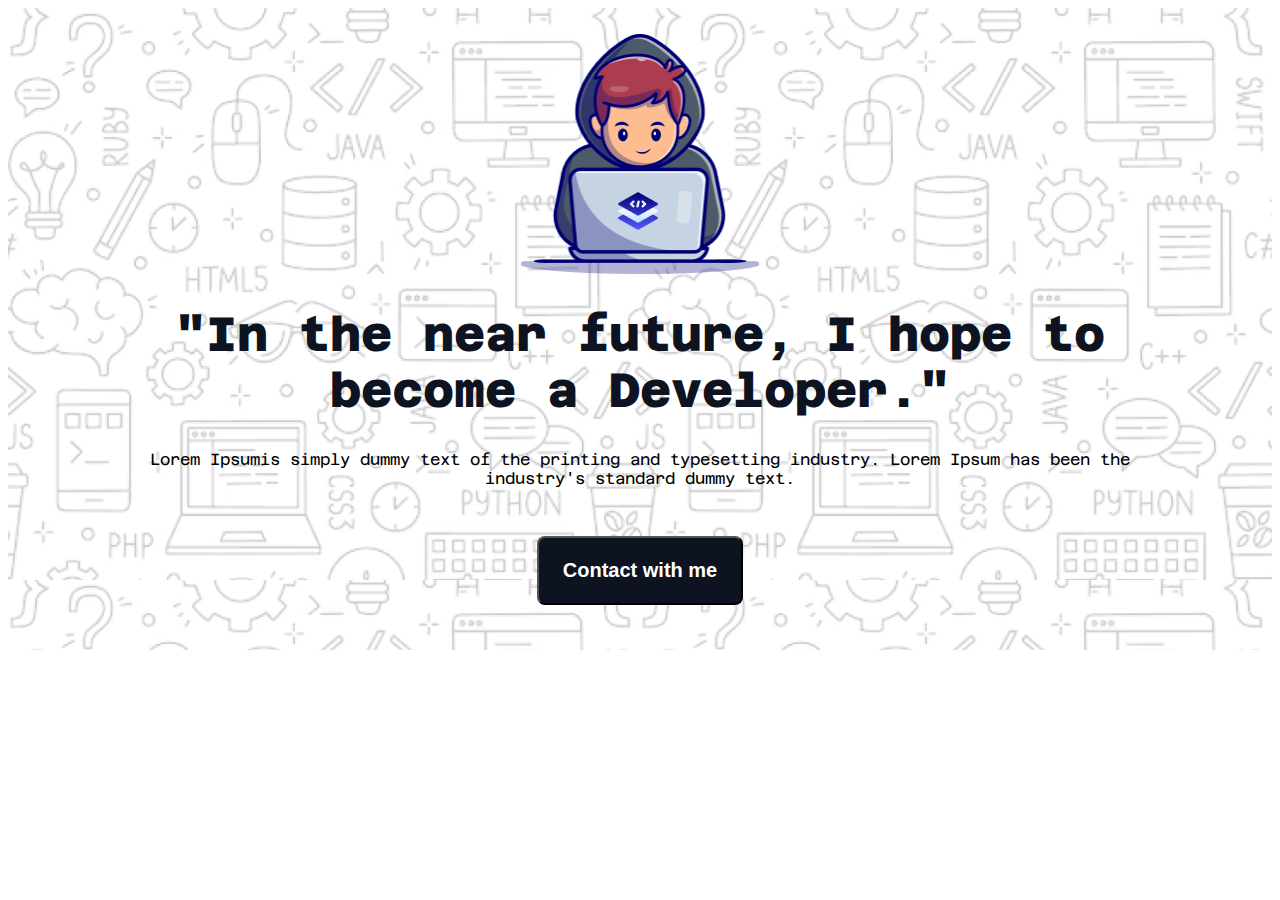
==== index.html @ a36025ca "added files and completed hero part" ====
<!DOCTYPE html>
<html lang="en">

<head>
    <meta charset="UTF-8">
    <meta name="viewport" content="width=device-width, initial-scale=1.0">
    <title>Web Developer Portfolio</title>
    <link rel="preconnect" href="https://fonts.googleapis.com">
    <link rel="preconnect" href="https://fonts.gstatic.com" crossorigin>
    <link href="https://fonts.googleapis.com/css2?family=Azeret+Mono:ital,wght@0,100..900;1,100..900&display=swap"
        rel="stylesheet">
    <link rel="stylesheet" href="styles/portfolio.css">
</head>

<body class="azeret-mono-normal">
    <header class="bg-pic">
        <div class="banner text-center">
            <img class="banner-pic" src="assets/Group.png" alt="">
            <div class="banner-content ">
                <h1 class="banner-title text-center dark-1">"In the near future, I hope to become a Developer."</h1>
                <p class="banner-description text-center">
                    Lorem Ipsumis simply dummy text of the printing and typesetting industry. Lorem Ipsum has been the industry's standard dummy text.
                </p>
                <button class="btn-contact">Contact with me</button>
            </div>
        </div>
    </header>
    <main>

    </main>
    <footer>

    </footer>
</body>

</html>
---- styles/portfolio.css ----
.azeret-mono-normal {
  font-family: "Azeret Mono", monospace;
  font-optical-sizing: auto;
  font-style: normal;
}

/* shared styles */
.dark-1{
    color: #0D1321;
}

.text-center{
    text-align: center;
}


/* banner styles */
.bg-pic{
    background-image: url('../assets/Hero-bg.png');
    background-size: contain;
}
.banner{
    display: flex;
    flex-direction: column;
    align-items: center;
}

.banner-pic{
    width: 240px;
    height: 240px;
    margin-top: 26px;
}

.banner-content{
    max-width: 998px;
}

.banner-title{
    font-size: 48px;
    font-weight: 800;
}

.banner-description{
    font-size: 16px;
    font-weight: 400;
}

.btn-contact{
    background-color: #0D1321;
    color: #FFFFFF;
    font-size: 20px;
    font-weight: 600;
    padding: 21px 24px;
    border-radius: 8px;
    margin-top: 32px;
    margin-bottom: 45px;
}
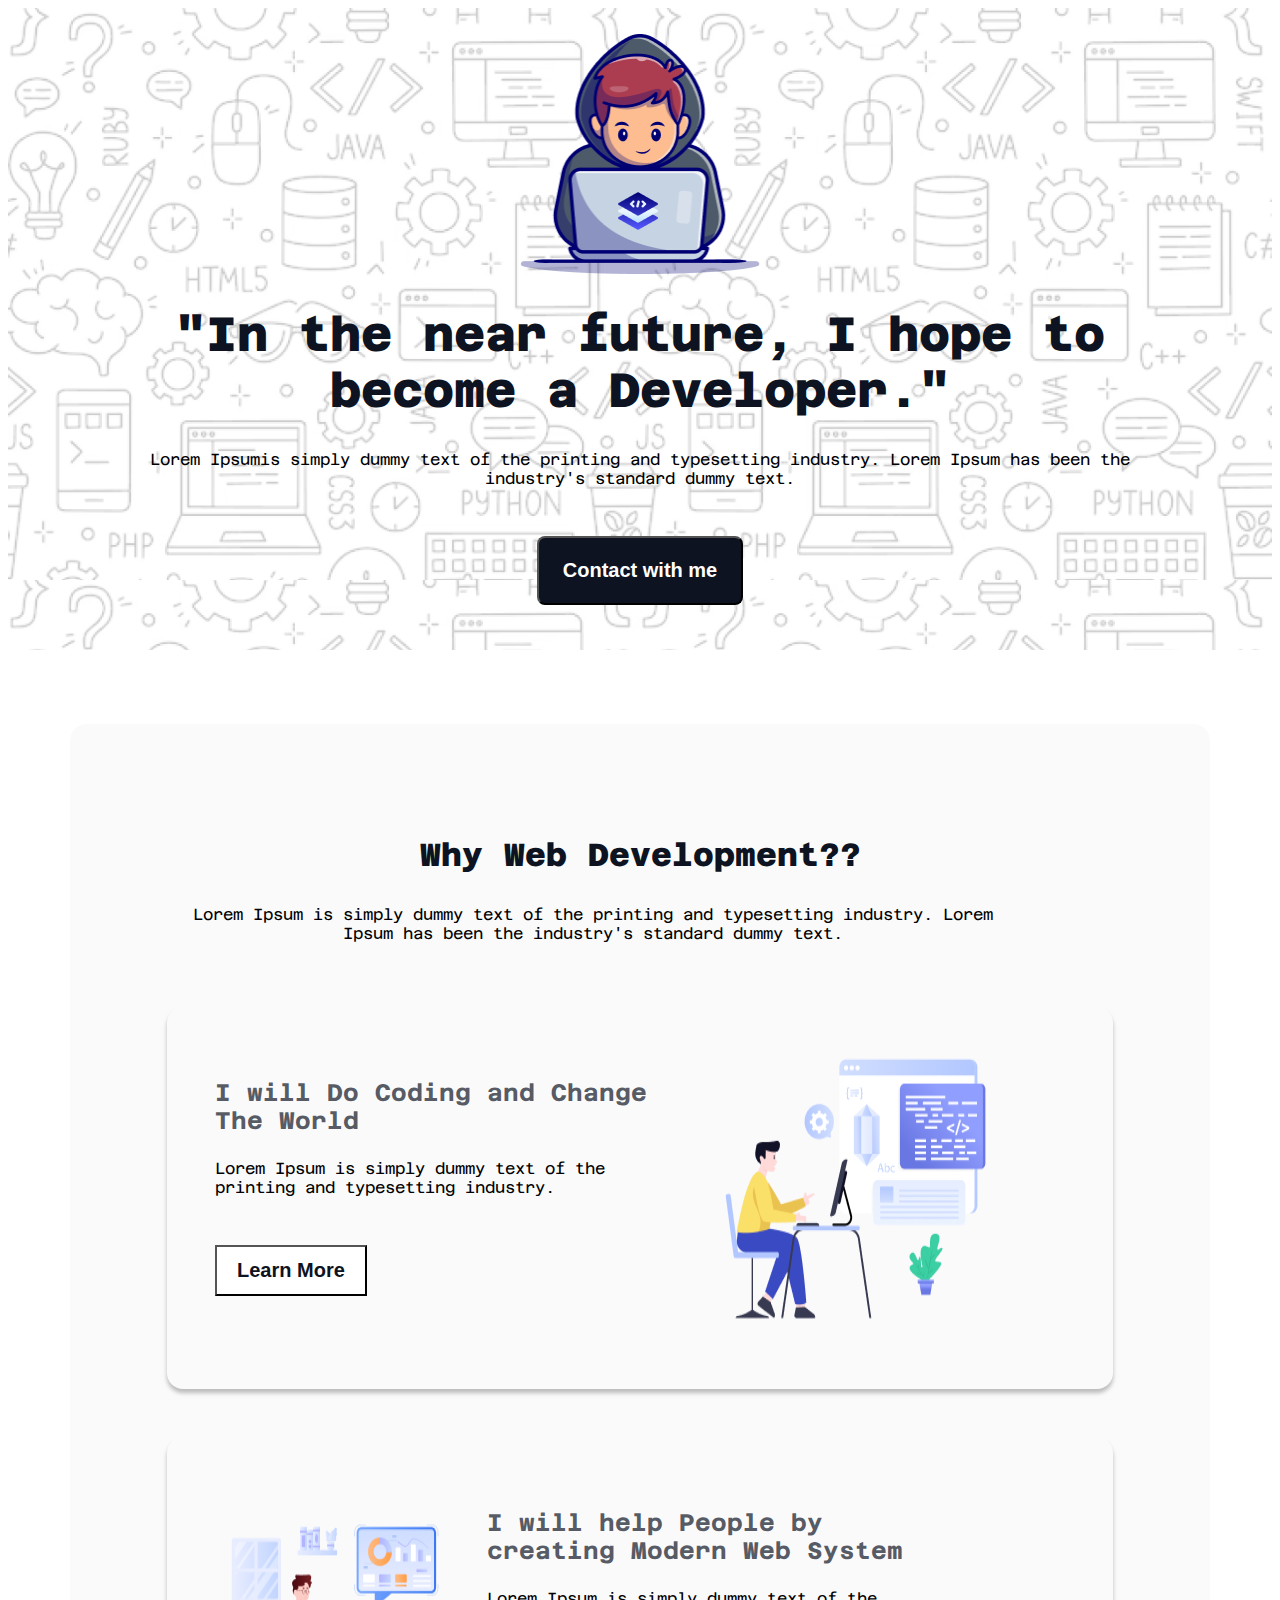
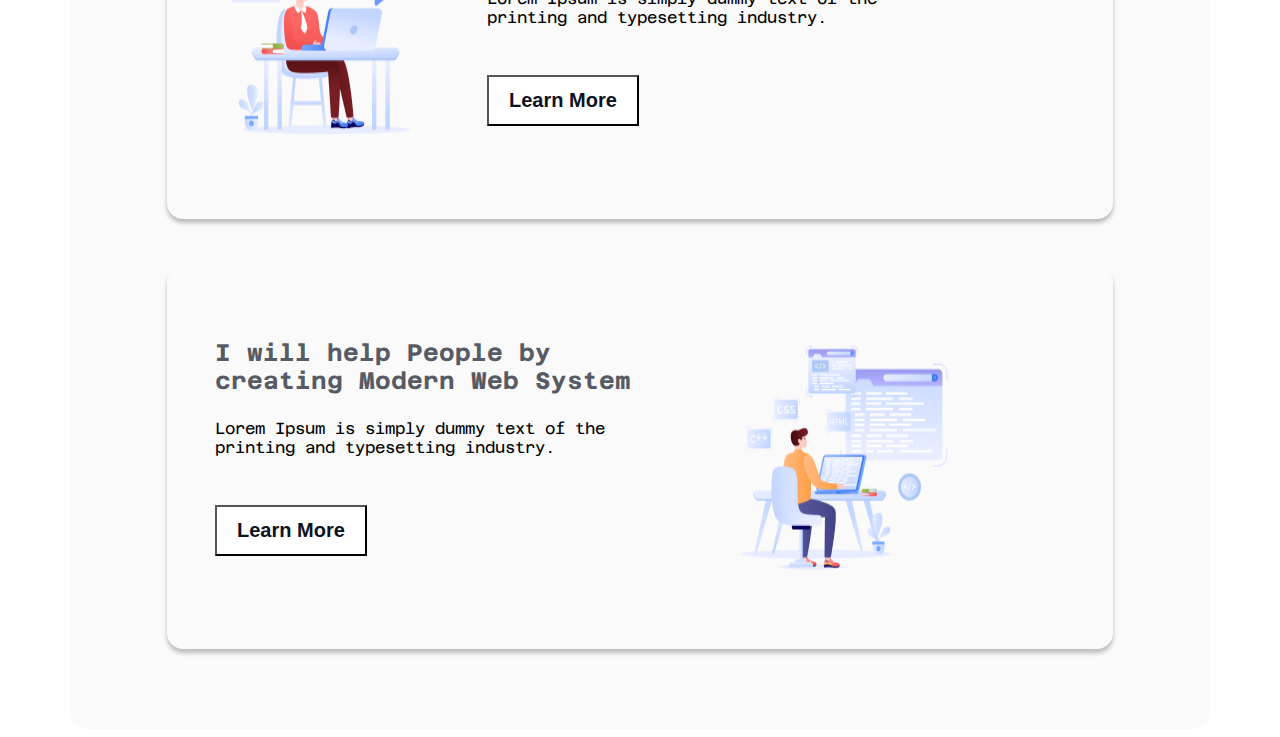
==== commit e9a921e6: "added section why-web-dev" ====
--- a/index.html
+++ b/index.html
@@ -19,14 +19,53 @@
             <div class="banner-content ">
                 <h1 class="banner-title text-center dark-1">"In the near future, I hope to become a Developer."</h1>
                 <p class="banner-description text-center">
-                    Lorem Ipsumis simply dummy text of the printing and typesetting industry. Lorem Ipsum has been the industry's standard dummy text.
+                    Lorem Ipsumis simply dummy text of the printing and typesetting industry. Lorem Ipsum has been the
+                    industry's standard dummy text.
                 </p>
                 <button class="btn-contact">Contact with me</button>
             </div>
         </div>
     </header>
     <main>
-
+        <section class="why-web-dev">
+            <h3 class="section-title">Why Web Development??</h3>
+            <p class="section-description">
+                Lorem Ipsum is simply dummy text of the printing and typesetting industry. Lorem Ipsum has been the
+                industry's standard dummy text.
+            </p>
+            <div class="section-container">
+                <div class="section-contents">
+                    <div class="content">
+                        <h3 class="content-title">I will Do Coding and Change The World</h3>
+                        <p class="content-description">
+                            Lorem Ipsum is simply dummy text of the printing and typesetting industry.
+                        </p>
+                        <button class="btn-primary">Learn More</button>
+                    </div>
+                    <img src="assets/Layer_1.png" alt="">
+                </div>
+                <div class="section-contents">
+                    <img src="assets/Group 3.png" alt="">
+                    <div class="content">
+                        <h3 class="content-title">I will help People by creating Modern Web System</h3>
+                        <p class="content-description">
+                            Lorem Ipsum is simply dummy text of the printing and typesetting industry.
+                        </p>
+                        <button class="btn-primary">Learn More</button>
+                    </div>
+                </div>
+                <div class="section-contents">
+                    <div class="content">
+                        <h3 class="content-title">I will help People by creating Modern Web System</h3>
+                        <p class="content-description">
+                            Lorem Ipsum is simply dummy text of the printing and typesetting industry.
+                        </p>
+                        <button class="btn-primary">Learn More</button>
+                    </div>
+                    <img src="assets/Group 4.png" alt="">
+                </div>
+            </div>
+        </section>
     </main>
     <footer>
 
--- a/styles/portfolio.css
+++ b/styles/portfolio.css
@@ -15,7 +15,28 @@
     text-align: center;
 }
 
+.section-title{
+    color: #0D1321;
+    font-size: 32px;
+    font-weight: 800;
+}
 
+.section-description{
+    font-size: 16px;
+    font-weight: 400;
+    max-width: 852px;
+    margin-top: 0px;
+}
+
+.btn-primary{
+    background-color: #FFFFFF;
+    color: #0D1321;
+    font-size: 20px;
+    font-weight: 600;
+    padding: 12px 20px;
+    margin-top: 32px;
+    margin-bottom: 45px;
+}
 /* banner styles */
 .bg-pic{
     background-image: url('../assets/Hero-bg.png');
@@ -56,4 +77,47 @@
     border-radius: 8px;
     margin-top: 32px;
     margin-bottom: 45px;
-}+}
+
+/* main styles */
+main{
+    width: 1140px;
+    margin: 0 auto;
+}
+
+/* section styles */
+.why-web-dev{
+    background-color: rgba(13, 19, 33, 0.02);
+    display: flex;
+    flex-direction: column;
+    border-radius: 16px;
+    padding: 80px 97px;
+    text-align: center;
+    margin-top: 74px;
+}
+
+.section-contents{
+    display: flex;
+    gap: 32px;
+    padding: 48px;
+    box-shadow: 0px 4px 4px 0px rgba(0, 0, 0, 0.25);
+    border-radius: 16px;
+    margin-top: 48px;
+}
+
+.content-title{
+    font-size: 24px;
+    font-weight: bold;
+    color: rgba(13, 19, 33, 0.7);
+}
+
+.content-description{
+    font-size: 16px;
+    font-weight: 400;
+}
+
+.content{
+    text-align: left;
+    max-width: 477px;
+}
+
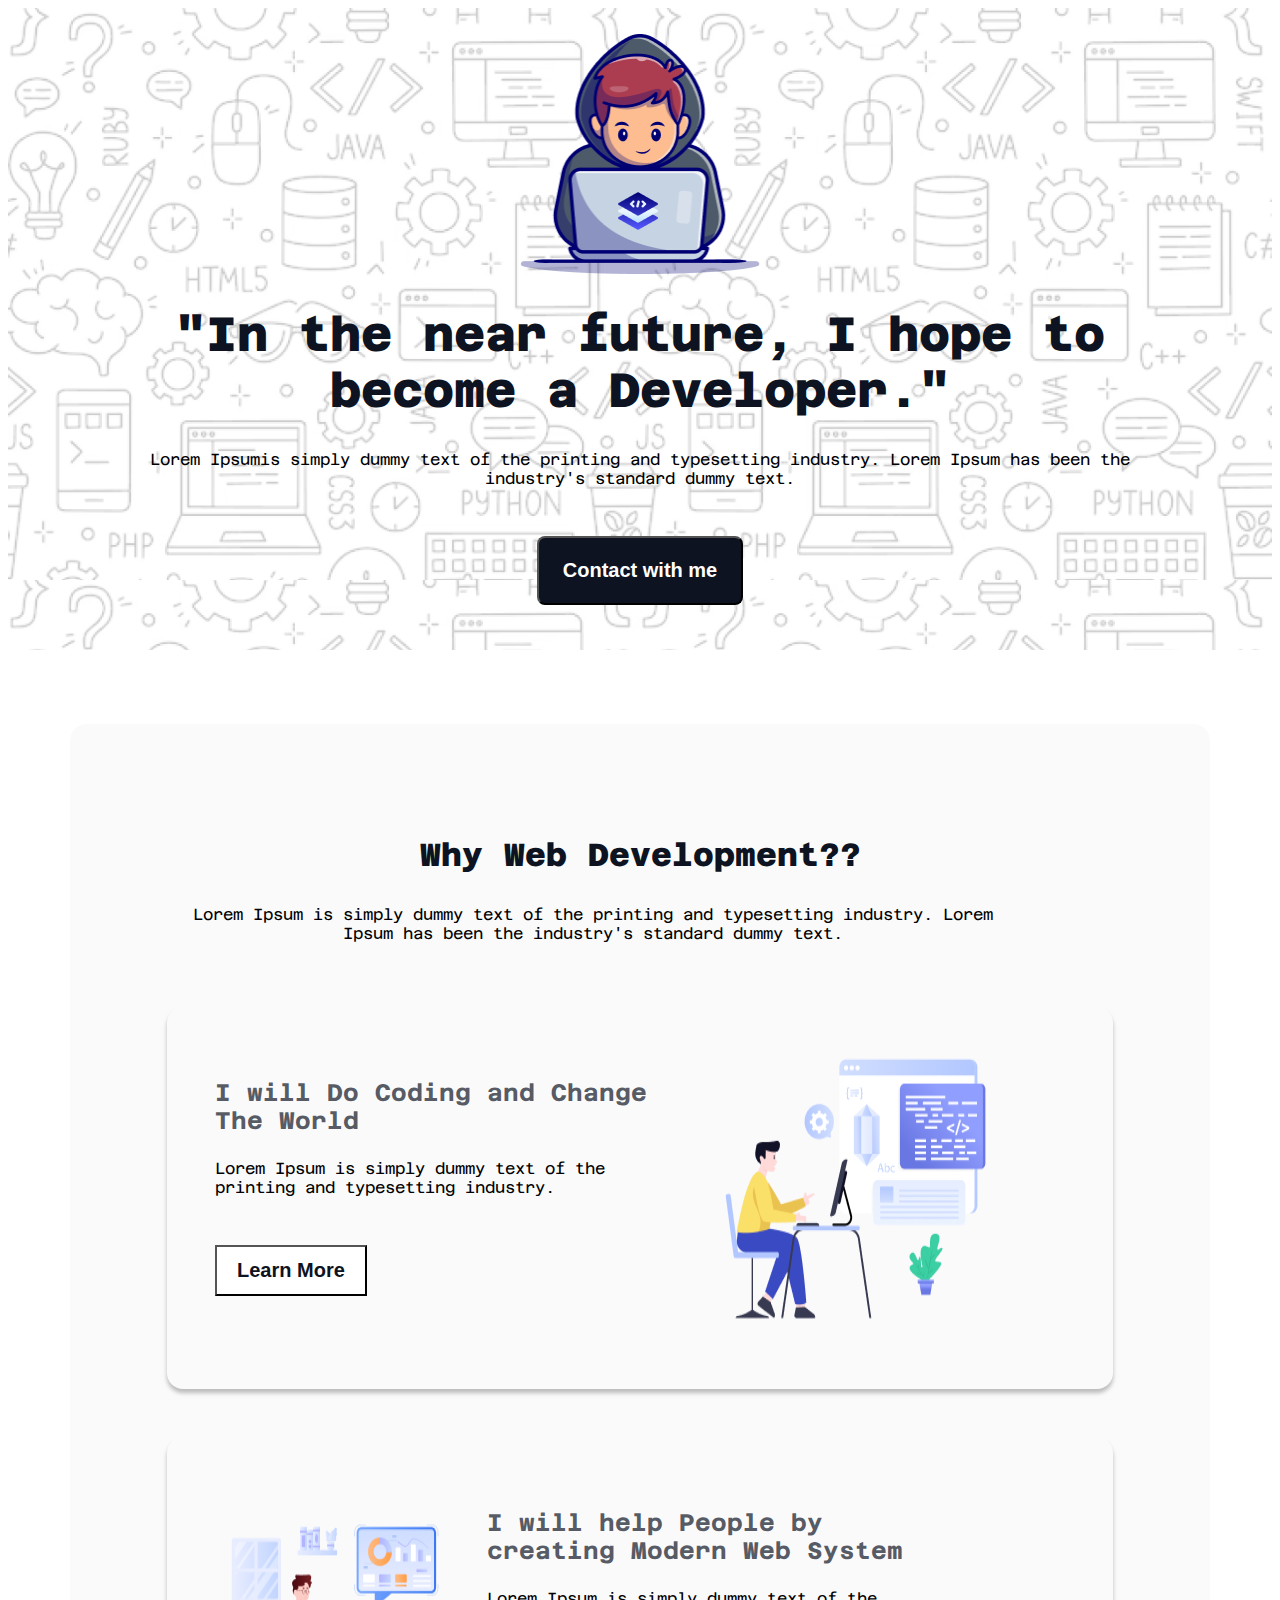
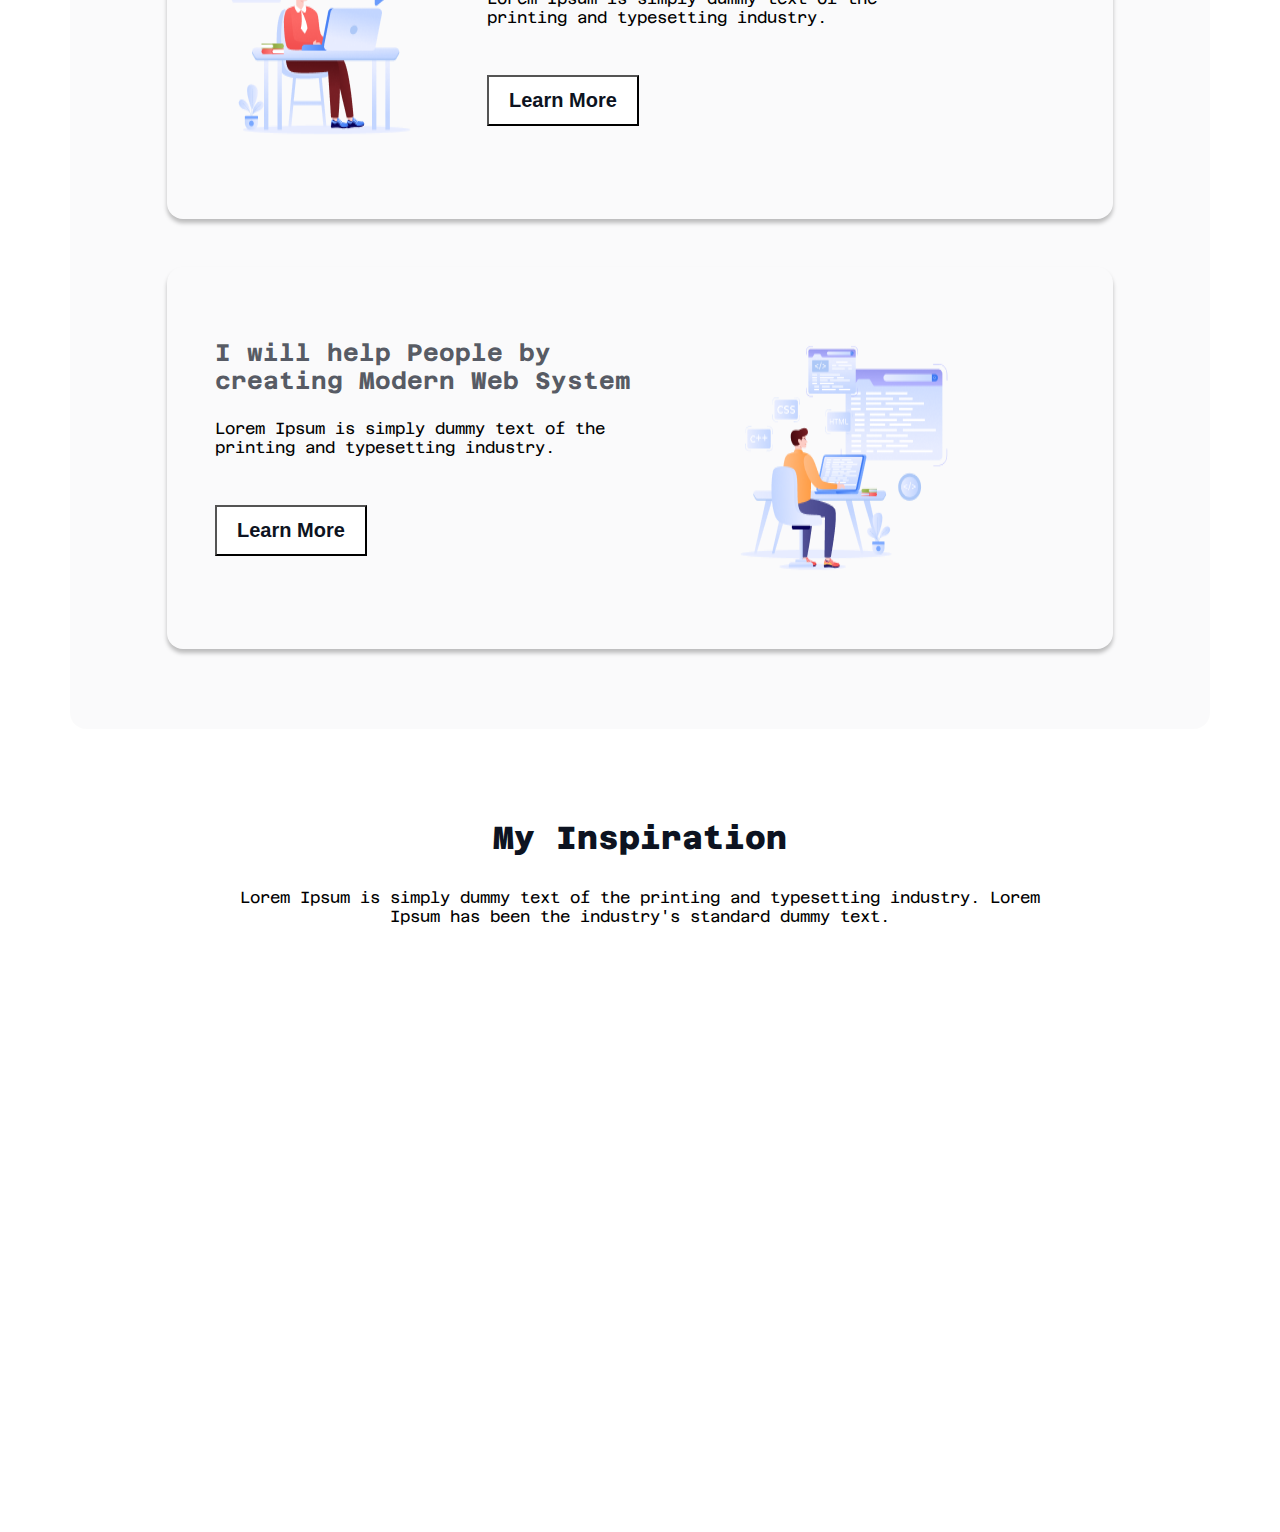
==== commit db0a39fb: "added section my inspiration" ====
--- a/index.html
+++ b/index.html
@@ -66,6 +66,14 @@
                 </div>
             </div>
         </section>
+        <section class="inspiration">
+            <h3 class="section-title">My Inspiration</h3>
+            <p class="section-description">
+                Lorem Ipsum is simply dummy text of the printing and typesetting industry. Lorem Ipsum has been the industry's standard dummy text.
+            </p>
+            <div class="video">
+                <iframe width="1070" height="550" src="https://www.youtube.com/embed/KyCftaoYalk?si=O-bmHtsE-dhYzG-G" title="YouTube video player" frameborder="0" allow="accelerometer; autoplay; clipboard-write; encrypted-media; gyroscope; picture-in-picture; web-share" referrerpolicy="strict-origin-when-cross-origin" allowfullscreen></iframe>
+        </section>
     </main>
     <footer>
 
--- a/styles/portfolio.css
+++ b/styles/portfolio.css
@@ -121,3 +121,15 @@
     max-width: 477px;
 }
 
+/* inspiration section styles */
+.inspiration{
+    margin-top: 90px;
+    text-align: center;
+    padding-left: 144px;
+    padding-right: 144px;
+}
+.video{
+    display: flex;
+    justify-content: center;
+    margin-top: 48px;
+}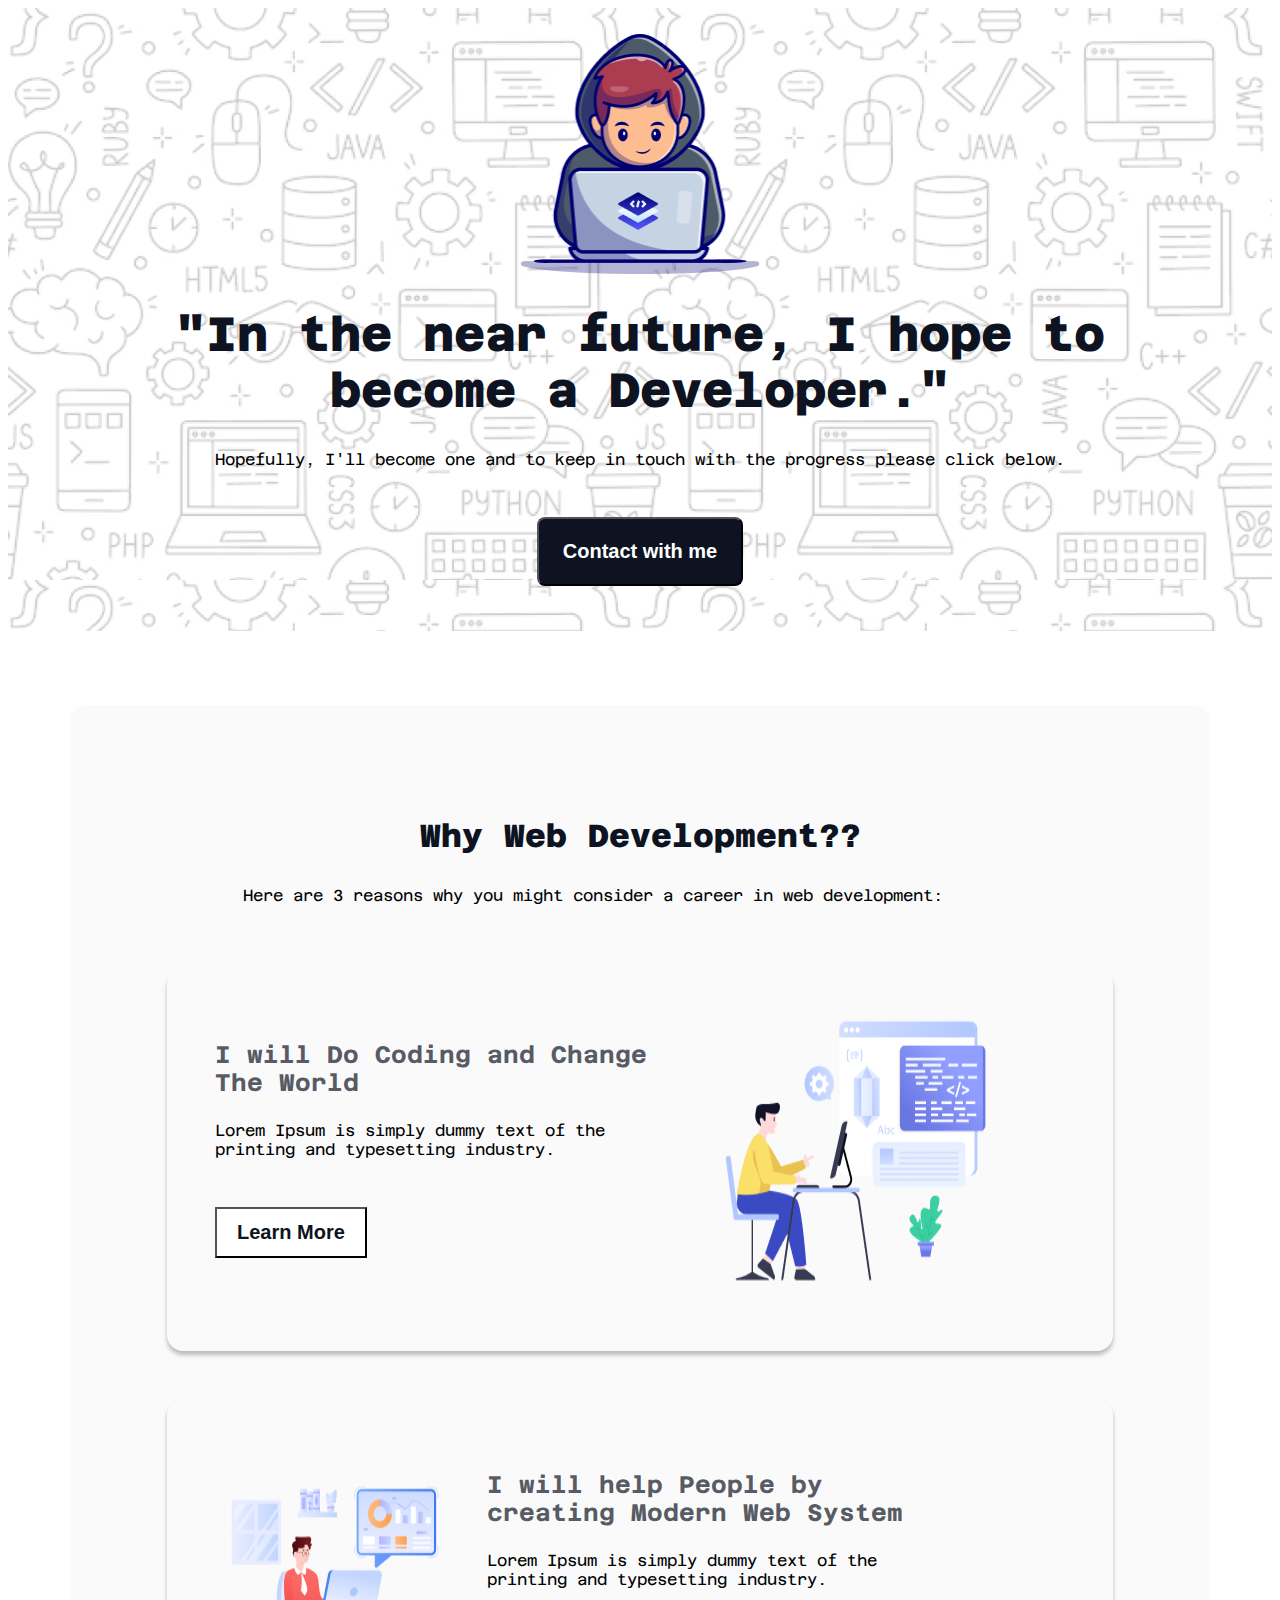
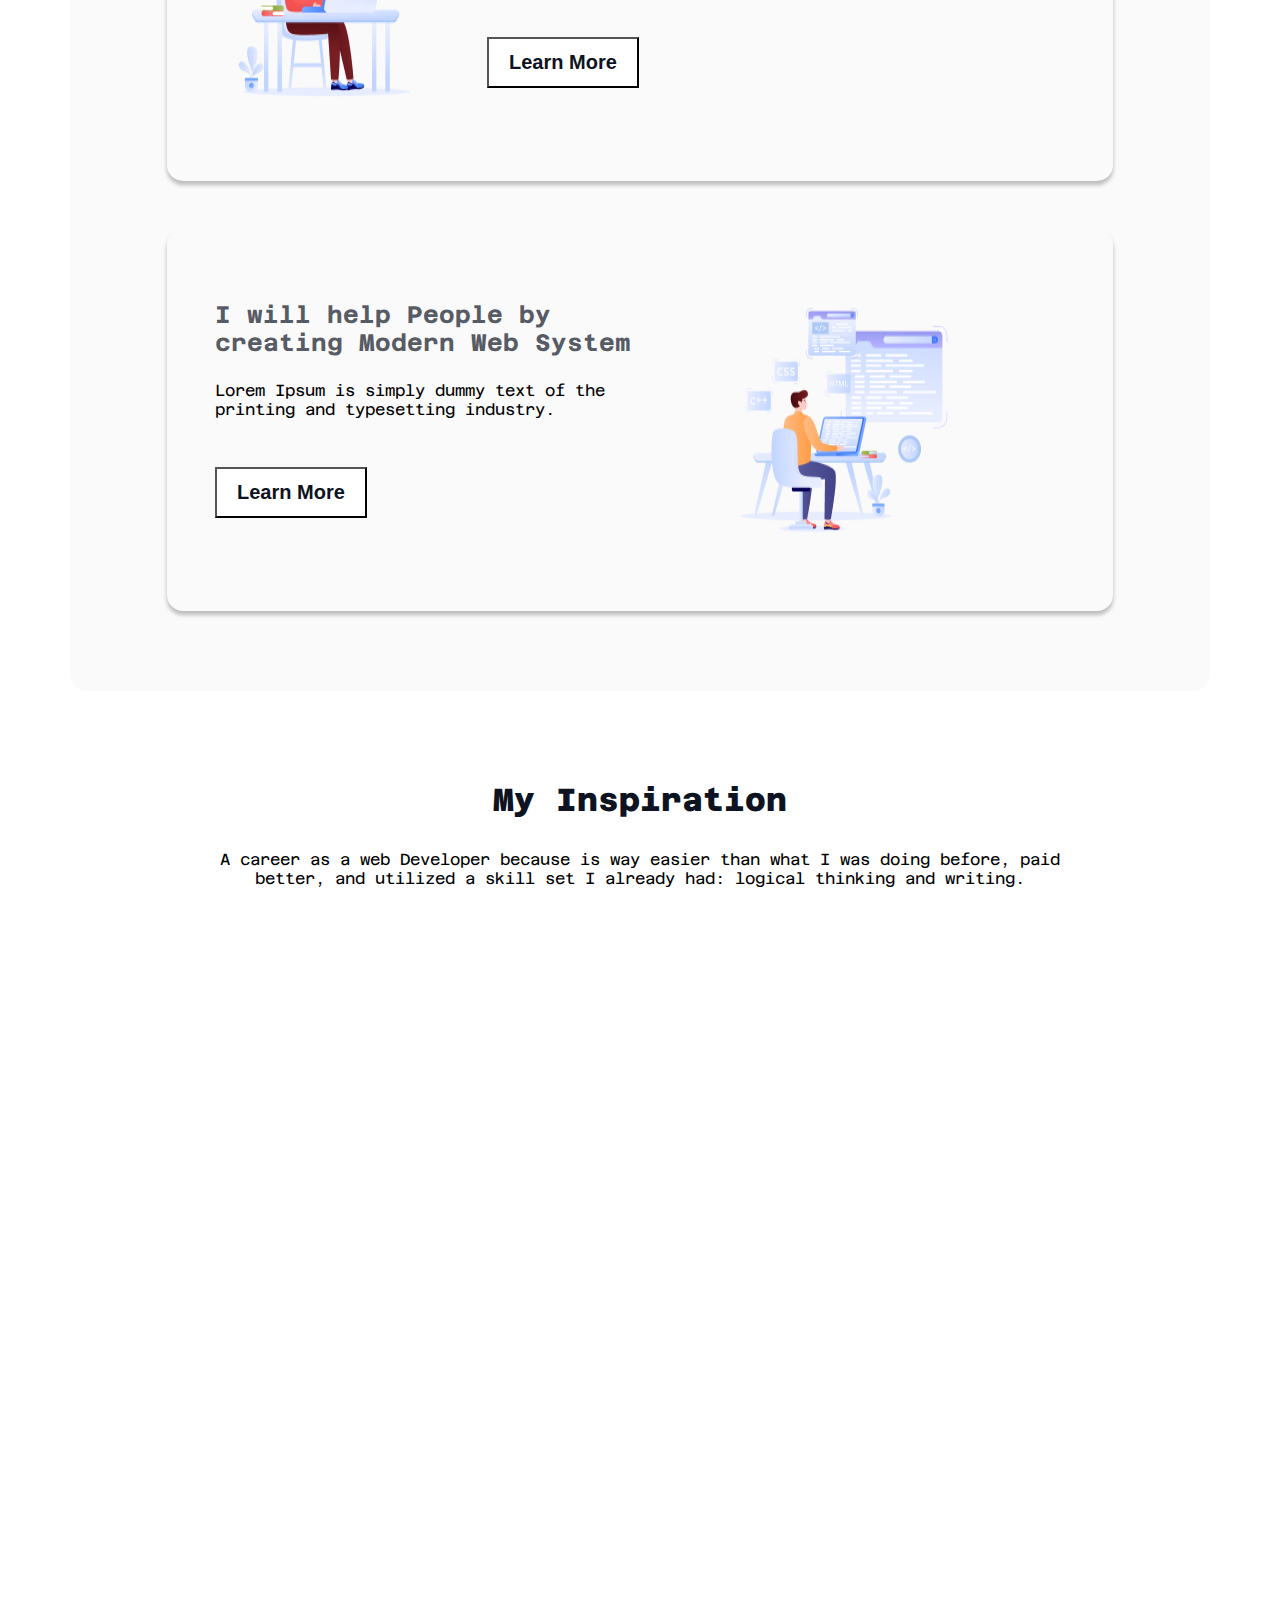
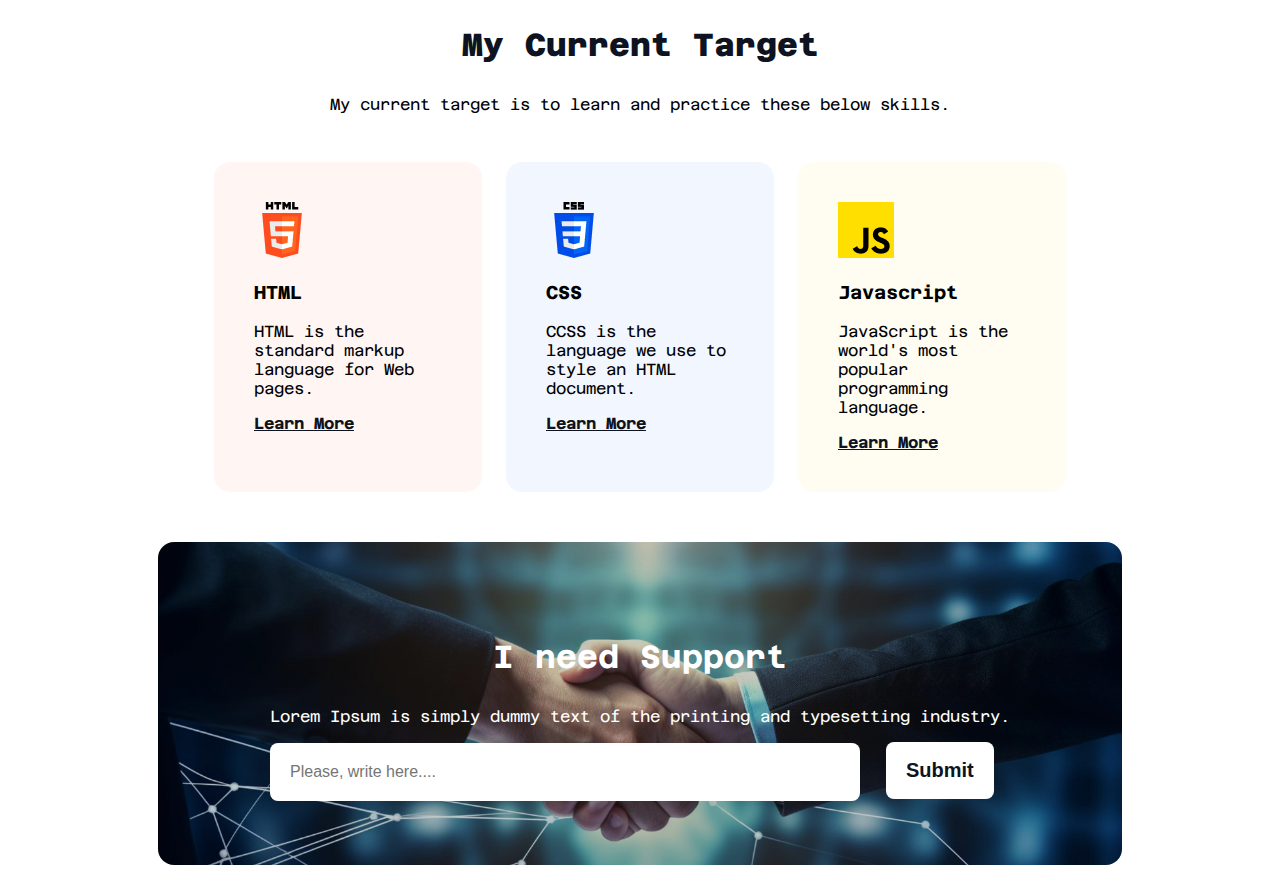
==== commit 1cc95122: "complete assignment" ====
--- a/index.html
+++ b/index.html
@@ -19,10 +19,9 @@
             <div class="banner-content ">
                 <h1 class="banner-title text-center dark-1">"In the near future, I hope to become a Developer."</h1>
                 <p class="banner-description text-center">
-                    Lorem Ipsumis simply dummy text of the printing and typesetting industry. Lorem Ipsum has been the
-                    industry's standard dummy text.
+                    Hopefully, I'll become one and to keep in touch with the progress please click below.
                 </p>
-                <button class="btn-contact">Contact with me</button>
+                <a href="#bonus"><button class="btn-contact">Contact with me</button></a>
             </div>
         </div>
     </header>
@@ -30,9 +29,7 @@
         <section class="why-web-dev">
             <h3 class="section-title">Why Web Development??</h3>
             <p class="section-description">
-                Lorem Ipsum is simply dummy text of the printing and typesetting industry. Lorem Ipsum has been the
-                industry's standard dummy text.
-            </p>
+                Here are 3 reasons why you might consider a career in web development:
             <div class="section-container">
                 <div class="section-contents">
                     <div class="content">
@@ -69,14 +66,55 @@
         <section class="inspiration">
             <h3 class="section-title">My Inspiration</h3>
             <p class="section-description">
-                Lorem Ipsum is simply dummy text of the printing and typesetting industry. Lorem Ipsum has been the industry's standard dummy text.
+                A career as a web Developer because is way easier than what I was doing before, paid better, and utilized a skill set I already had: logical thinking and writing.
             </p>
             <div class="video">
                 <iframe width="1070" height="550" src="https://www.youtube.com/embed/KyCftaoYalk?si=O-bmHtsE-dhYzG-G" title="YouTube video player" frameborder="0" allow="accelerometer; autoplay; clipboard-write; encrypted-media; gyroscope; picture-in-picture; web-share" referrerpolicy="strict-origin-when-cross-origin" allowfullscreen></iframe>
         </section>
+        <section class="target-skills">
+            <h3 class="section-title">My Current Target</h3>
+            <p class="section-description">
+                My current target is to learn and practice these below skills.
+            </p>
+            <div class="skill-container">
+                <div class="skill skill-bg-1">
+                    <img src="assets/html.png" alt="">
+                    <h3 class="skill-title">HTML</h3>
+                    <p class="skill-description">
+                        HTML is the standard markup language for Web pages.
+                    </p>
+                    <a href="">Learn More</a>
+                </div>
+                <div class="skill skill-bg-2">
+                    <img src="assets/css.png" alt="">
+                    <h3 class="skill-title">CSS</h3>
+                    <p class="skill-description">
+                        CCSS is the language we use to style an HTML document.
+                    </p>
+                    <a href="">Learn More</a>
+                </div>
+                <div class="skill skill-bg-3">
+                    <img src="assets/js.png" alt="">
+                    <h3 class="skill-title">Javascript</h3>
+                    <p class="skill-description">
+                        JavaScript is the world's most popular programming language.
+                    </p>
+                    <a href="">Learn More</a>
+                </div>
+            </div>
+         </section>
     </main>
-    <footer>
-
+    <footer class="footer-bg">
+        <div class="footer-support">
+            <h3 class="footer-title text-center">I need Support</h3>
+            <p class="footer-description text-center">
+                Lorem Ipsum is simply dummy text of the printing and typesetting industry.
+            </p>
+            <form action="">
+                <input type="text" name="" id="bonus" placeholder="Please, write here....">
+                <input class="btn-submit" type="submit" value="Submit">
+            </form>
+        </div>
     </footer>
 </body>
 
--- a/styles/portfolio.css
+++ b/styles/portfolio.css
@@ -132,4 +132,93 @@
     display: flex;
     justify-content: center;
     margin-top: 48px;
+}
+
+/* target skills section styles */
+.target-skills{
+    margin-top: 140px;
+    text-align: center;
+    padding-left: 144px;
+    padding-right: 144px;
+}
+.skill-container{
+    display: flex;
+    gap: 24px;
+    margin-top: 48px;
+}
+.skill{
+    text-align: left;
+    width: 364px;
+    padding: 40px;
+    border-radius: 16px;
+  }
+
+.skill-bg-1{
+   background-color: rgba(255, 76, 30, 0.05);
+}
+.skill-bg-2{
+    background-color: rgba(0, 76, 232, 0.05);
+}
+.skill-bg-3{
+    background-color: rgba(255, 223, 0, 0.05);
+}
+
+a{
+    font-size: 16px;
+    font-weight: bold;
+    color: #0D1321;
+}
+
+/* footer styles */
+.footer-bg{
+    max-width: 1140px;
+    background-image: linear-gradient(rgba(0, 0, 0, 0.2),rgba(0, 0, 0, 0.2),rgba(0, 0, 0, 0.2)), url('../assets/handshake.jpg');
+    background-position: center center;
+    background-repeat: no-repeat;
+    background-size: cover;
+    border-radius: 16px;
+}
+footer{
+    display: flex;
+    justify-content: center;
+    padding: 64px 48px;
+    max-width: 1140px;
+    margin: 50px 150px 0;
+}
+
+.footer-title{
+    font-size: 32px;
+    font-weight: bold;
+    color: #FFFFFF;
+    /* padding-top: 64px; */
+}
+
+.footer-description{
+    font-size: 16px;
+    font-weight: 400;
+    color: #FFFFFF;
+    margin-top: 0px;
+}
+
+footer input[type="text"]{
+    width: 550px;
+    /* height: 57px; */
+    border-radius: 8px;
+    background-color: rgba(255, 255, 255, 1);
+    border: none;
+    color: rgba(255, 255, 255, 1);
+    font-size: 16px;
+    font-weight: 400;
+    padding: 20px;
+    margin-right: 16px;
+}
+
+.btn-submit{
+    background-color: rgba(255, 255, 255, 1);
+    color: #0D1321;
+    font-size: 20px;
+    font-weight: 600;
+    padding: 17px 20px;
+    border-radius: 8px;
+    border: none;
 }